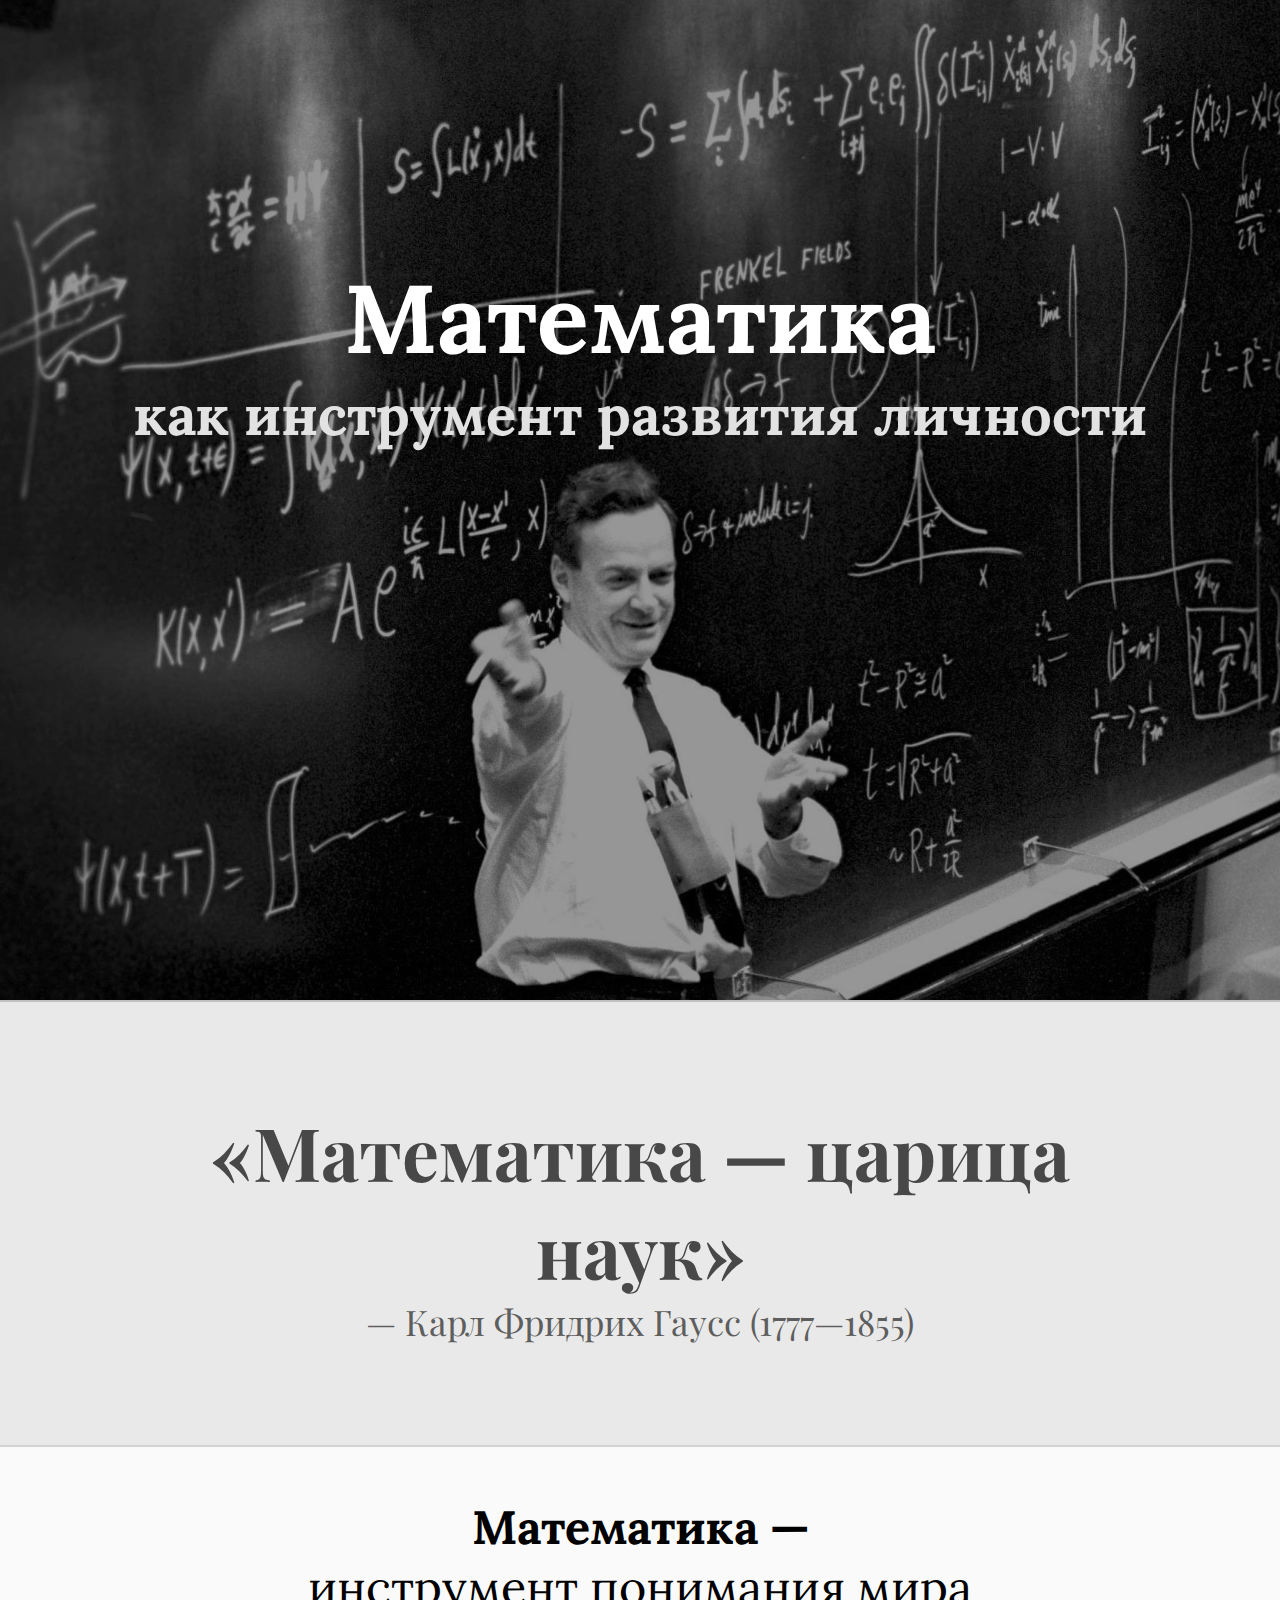
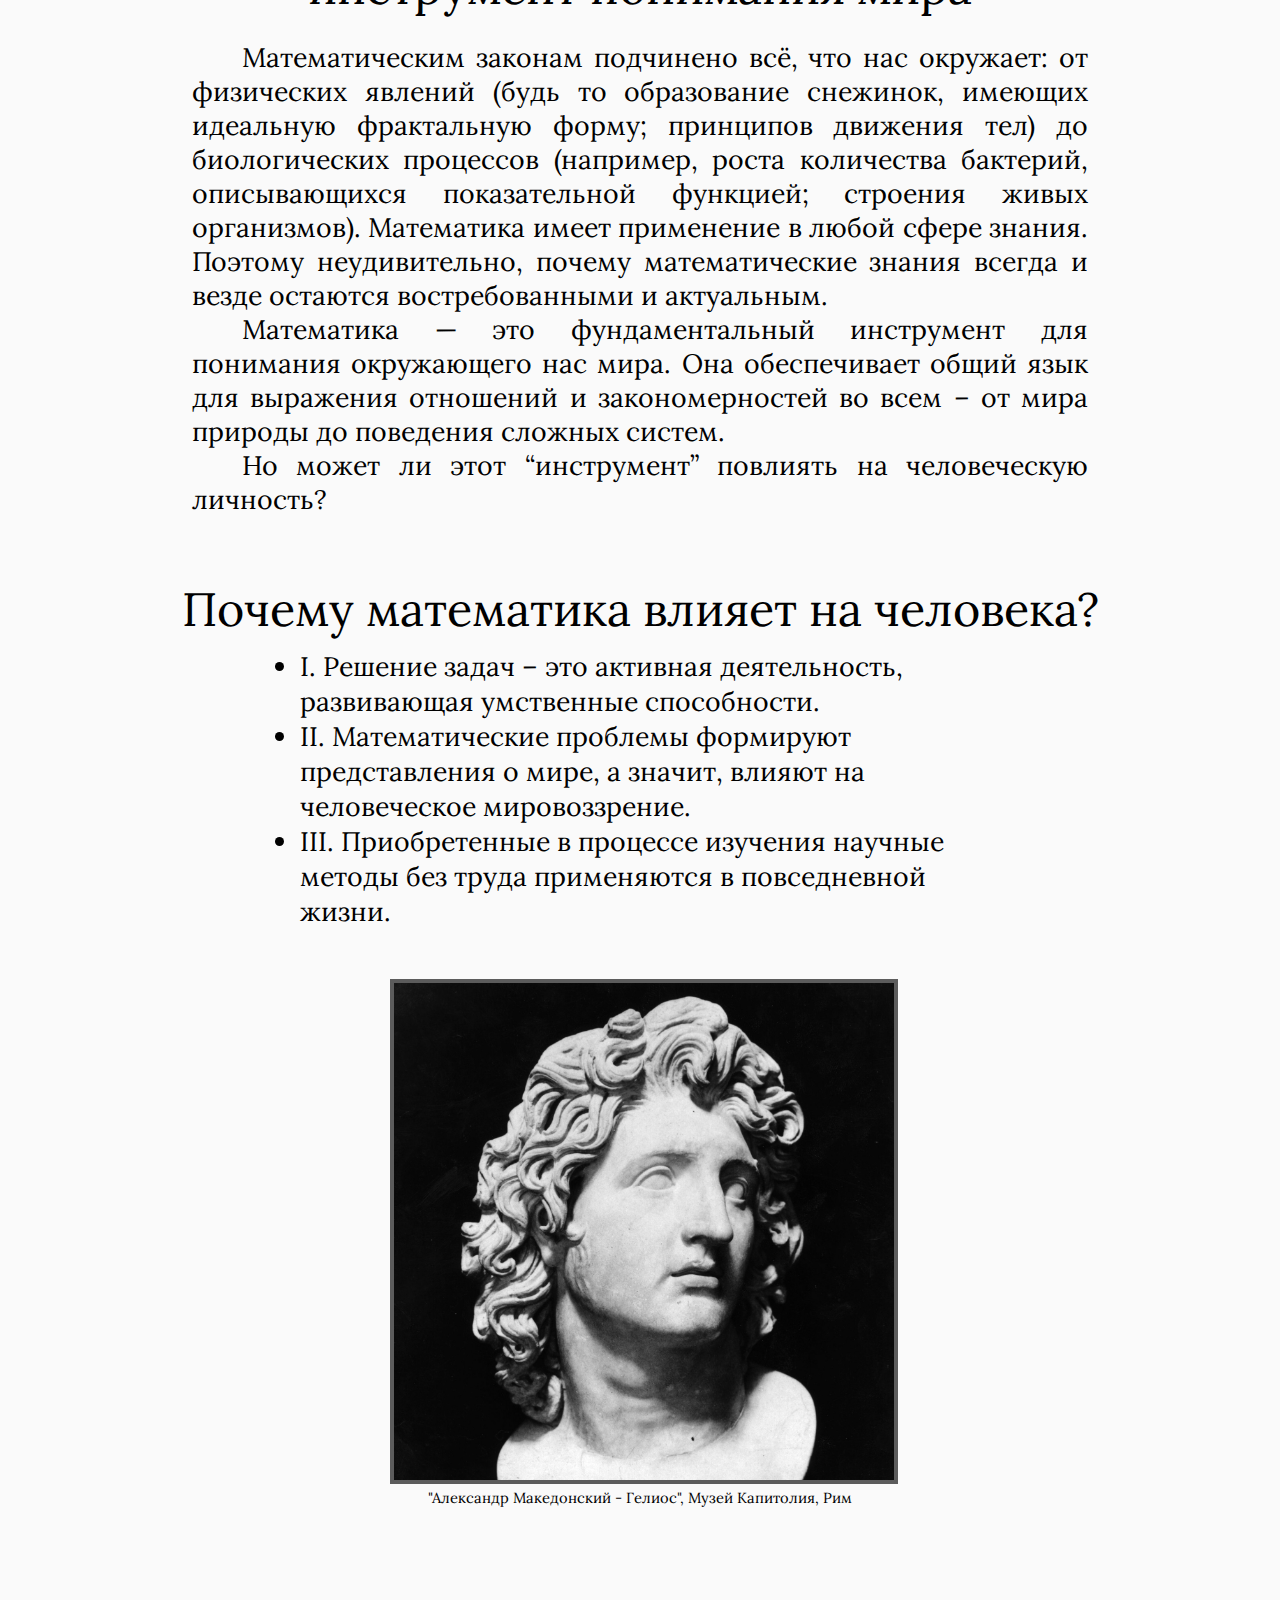
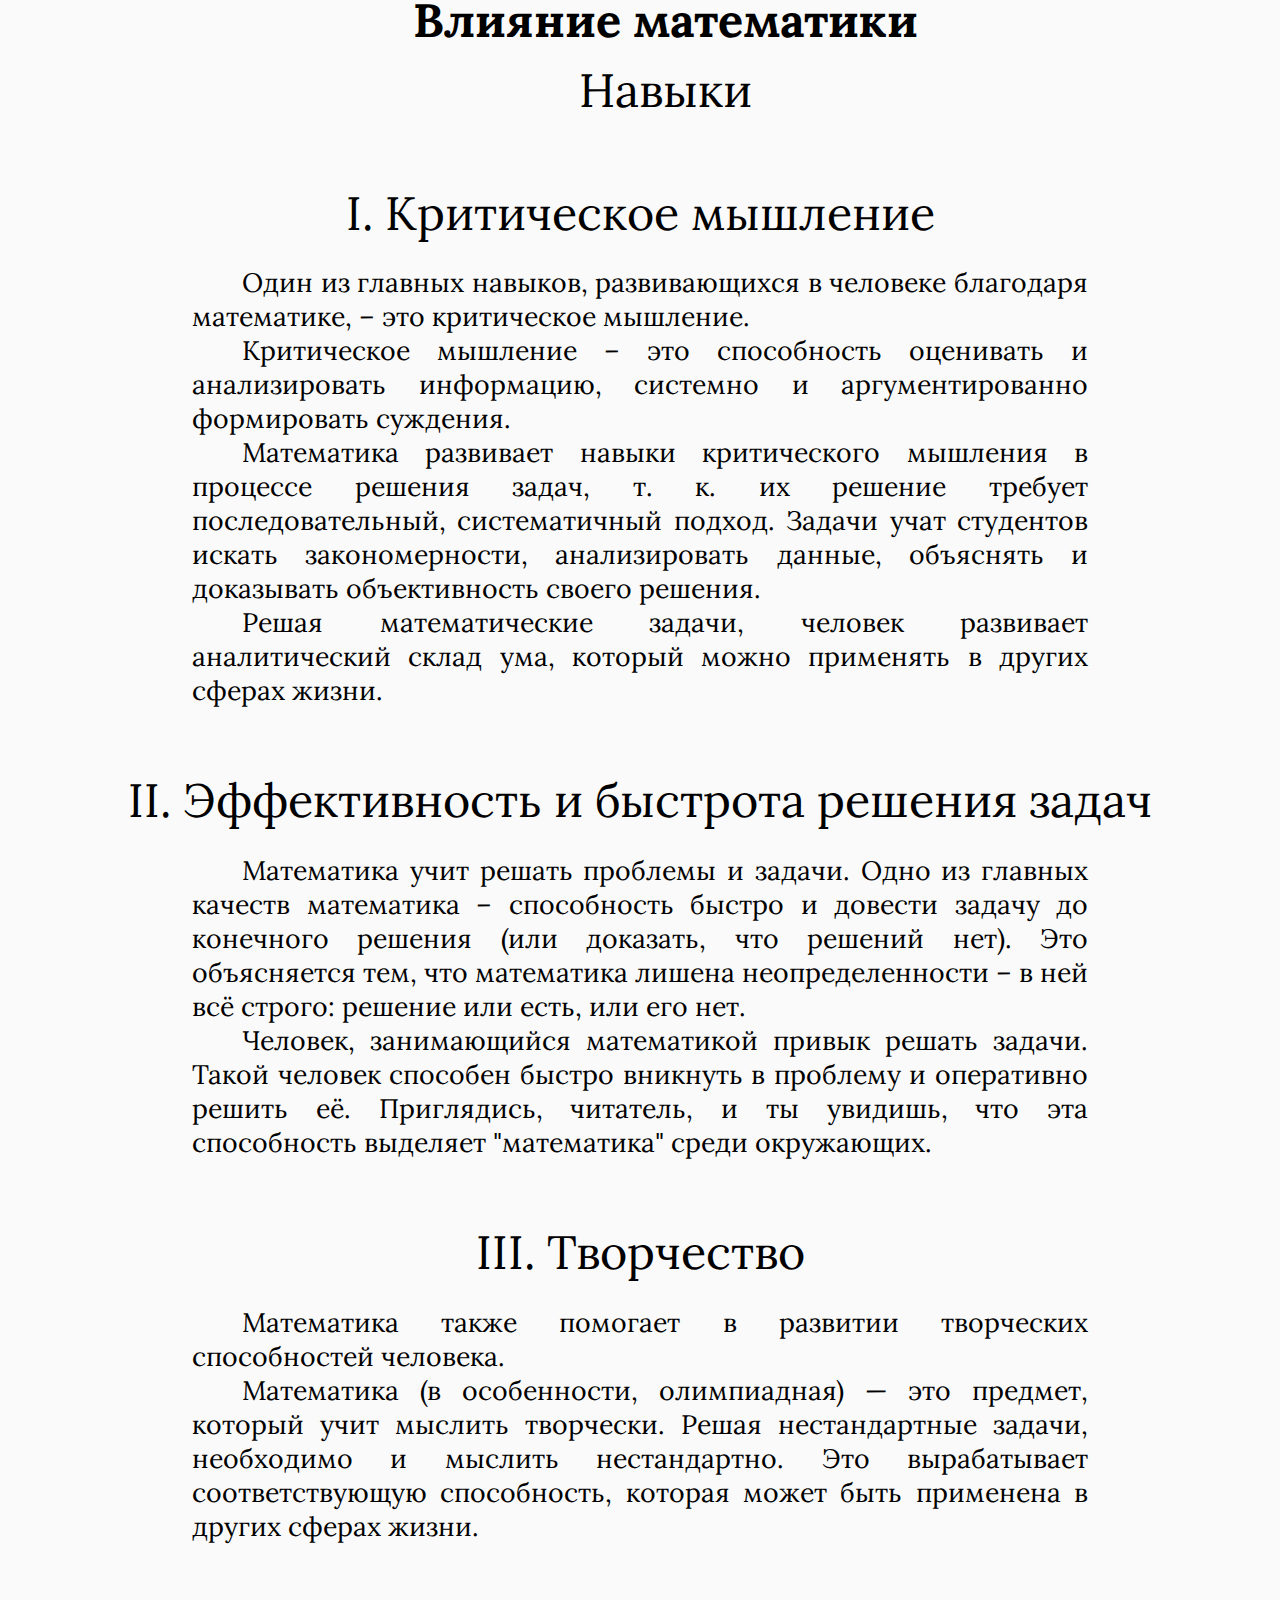
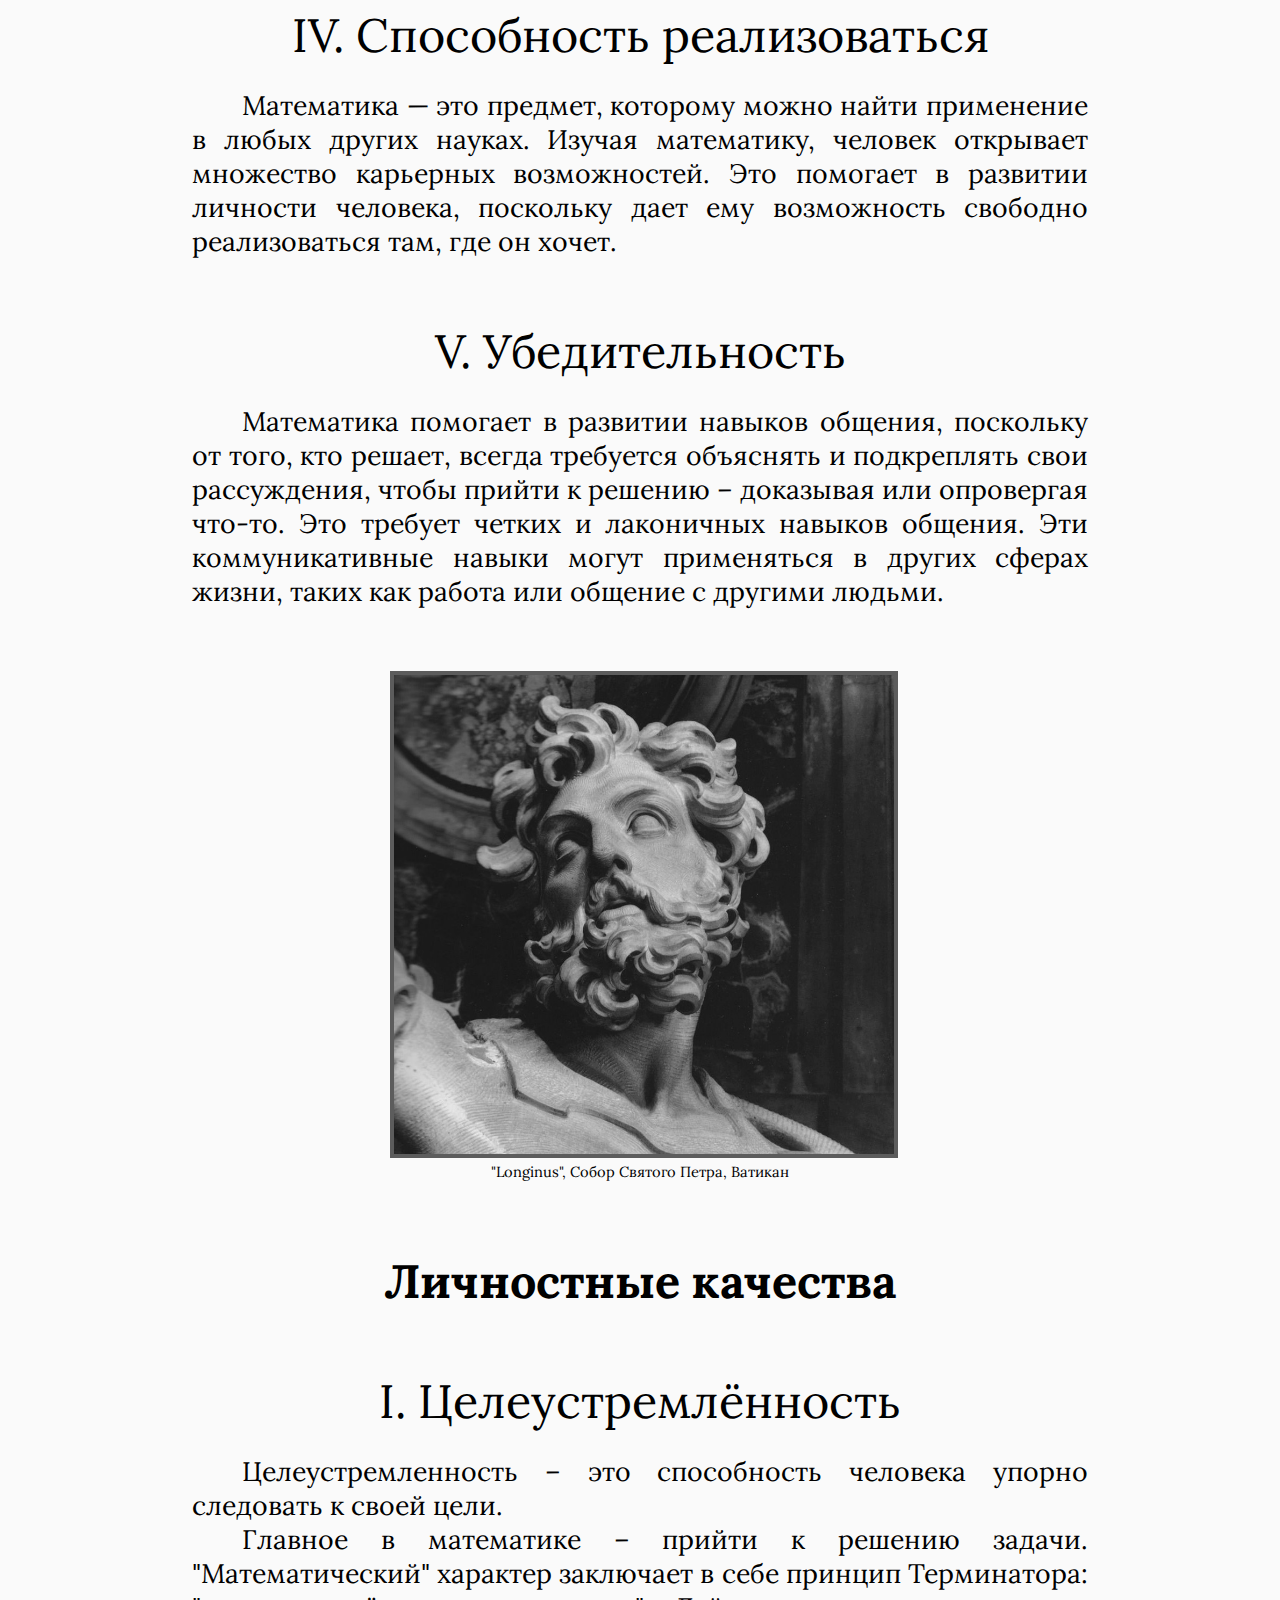
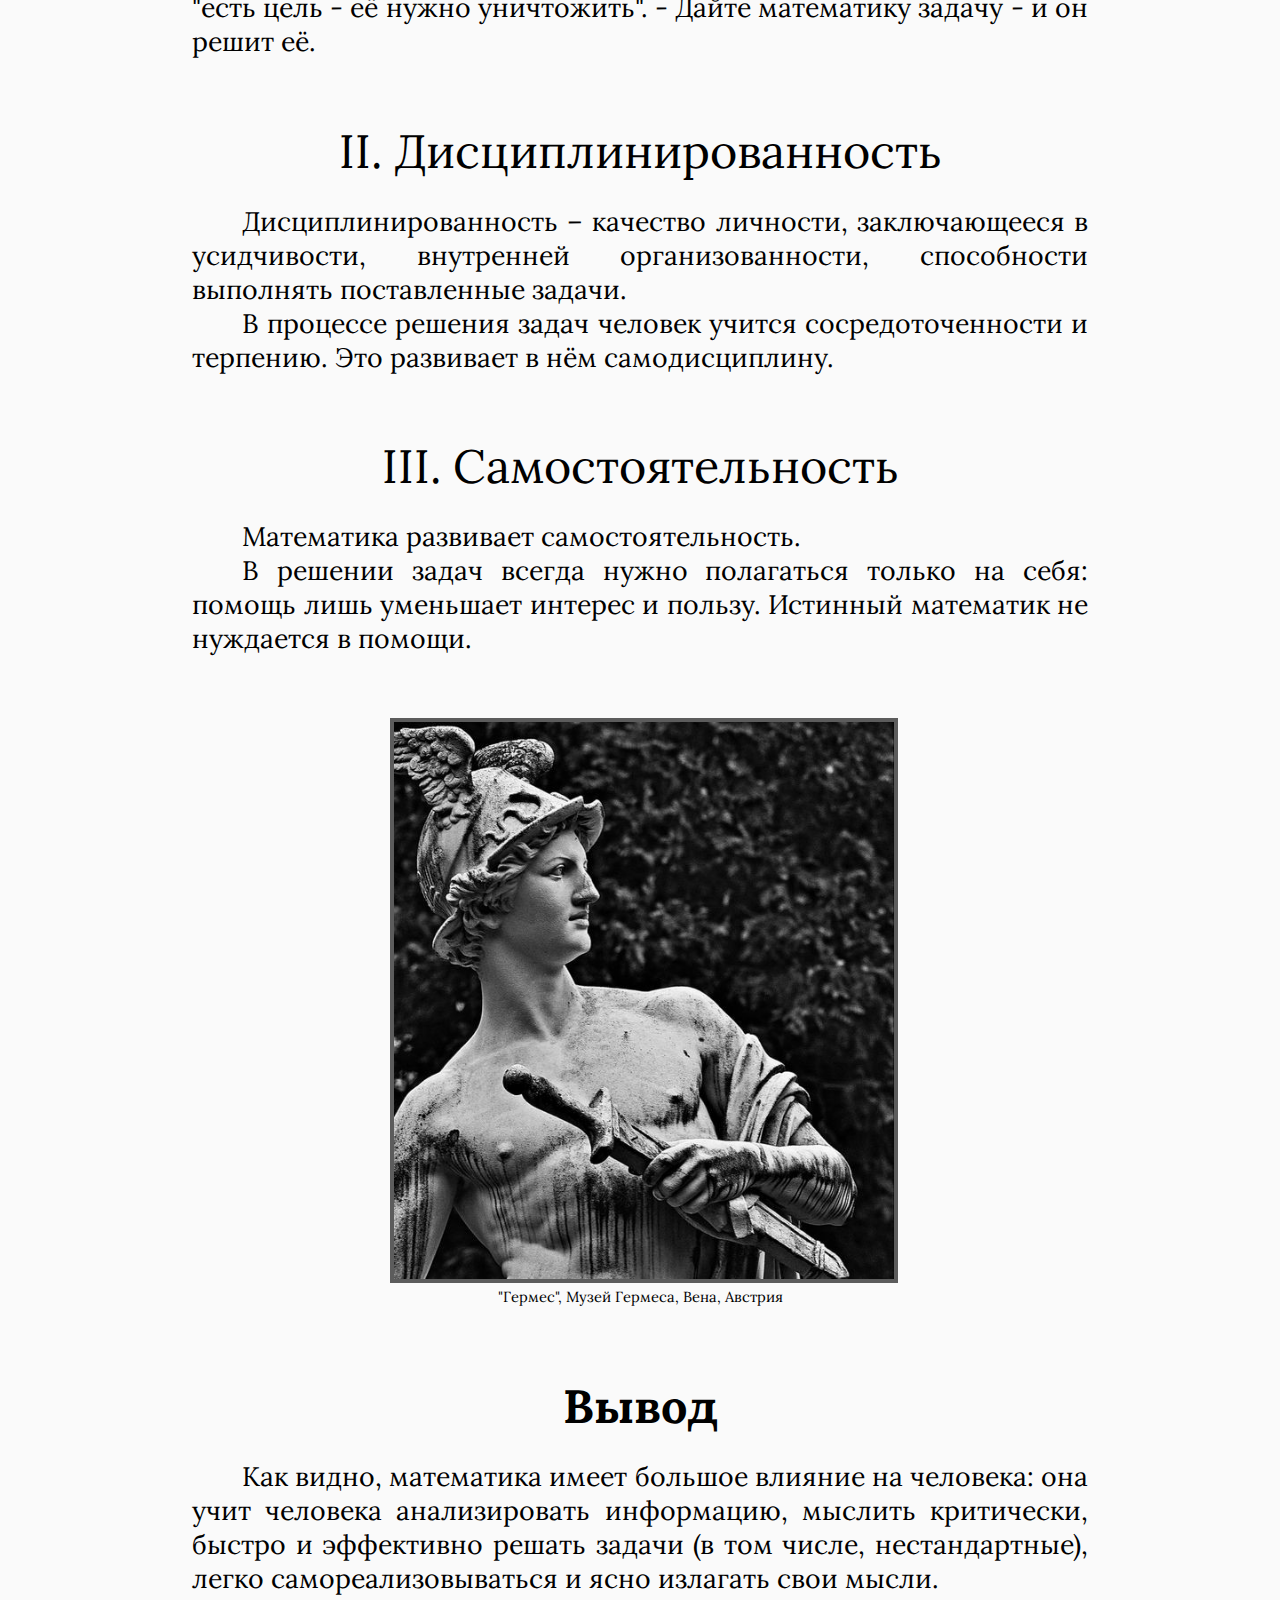
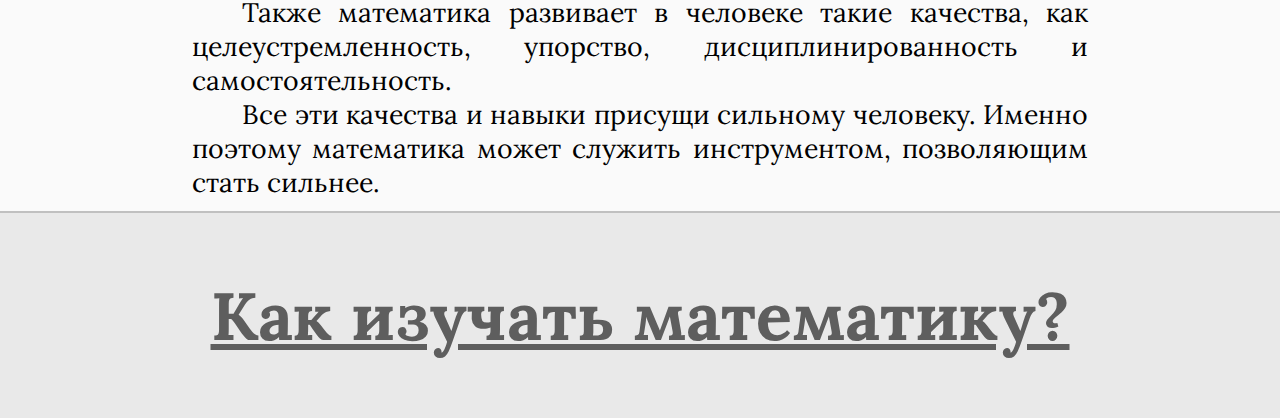
==== index.html @ 2e7f78e2 "Add files via upload" ====
<!DOCTYPE html>
<html lang="en">
<head>
    <meta charset="UTF-8">
    <meta http-equiv="X-UA-Compatible" content="IE=edge">
    <meta name="viewport" content="width=device-width, initial-scale=1.0">
    <title>Вступление</title>
    <link rel="stylesheet" href="css/main.css">
</head>
<body>

    <div id="top">
        <h1>Математика</h1>
        <h3>как инструмент развития личности</h3>
    </div>
    
    <div id="main">
        <div class="intro">
            <h2>«Математика — царица наук»</h2>
            <span class="span">— Карл Фридрих Гаусс (1777—1855)</span>
        </div>

        <div class="topic">
            <span id="topic1">Математика —</span>
            <p> инструмент понимания мира </p>
            </div>

        <div class="text">
            <p>Математическим законам подчинено всё, что нас окружает: от физических явлений (будь то образование снежинок, имеющих идеальную фрактальную форму; принципов движения тел) до биологических процессов (например, роста количества бактерий, описывающихся показательной функцией; строения живых организмов). Математика имеет применение в любой сфере знания. Поэтому неудивительно, почему математические знания всегда и везде остаются востребованными и актуальным.</p>
            <p>Математика — это фундаментальный инструмент для понимания окружающего нас мира. Она обеспечивает общий язык для выражения отношений и закономерностей во всем – от мира природы до поведения сложных систем.</p>
            <p>Но может ли этот “инструмент” повлиять на человеческую личность?</p>
        </div>

        <div>

            <div class="topic">
                Почему математика влияет на человека?
            </div>

            <div id="lists">
                <ul>
                    <li>I. Решение задач – это активная деятельность, развивающая умственные способности.</li>
                    <li>II. Математические проблемы формируют представления о мире, а значит, влияют на человеческое мировоззрение.</li>
                    <li>III. Приобретенные в процессе изучения научные методы без труда применяются в повседневной жизни.</li>
                </ul>
            </div>  

        </div>

        <div class="block">
            <div class="box">
                <img src="img/alex.jpg" alt="">
                <span class="img_text">"Александр Македонский - Гелиос", Музей Капитолия, Рим</span>
            </div>
        </div>

        <div class="text">
            
            <p id="topic_one">Влияние математики </p>

            <p id="topic_two">Навыки</p>

        </div>

        <div>

            <p class="topic">I. Критическое мышление</p>
            <div class="text">
                <p>Один из главных навыков, развивающихся в человеке благодаря математике, – это критическое мышление. </p>
                <p>Критическое мышление – это способность оценивать и анализировать информацию, системно и аргументированно формировать суждения.</p>
                <p>Математика развивает навыки критического мышления в процессе решения задач, т. к. их решение требует последовательный, систематичный подход. Задачи учат студентов искать закономерности, анализировать данные, объяснять и доказывать объективность своего решения. </p>
                <p>Решая математические задачи, человек развивает аналитический склад ума, который можно применять в других сферах жизни.</p>
            </div>
            
            <p class="topic">II. Эффективность и быстрота решения задач</p>
            <div class="text">
                <p>Математика учит решать проблемы и задачи. Одно из главных качеств математика – способность быстро и довести задачу до конечного решения (или доказать, что решений нет). Это объясняется тем, что математика лишена неопределенности – в ней всё строго: решение или есть, или его нет. </p>
                <p>Человек, занимающийся математикой привык решать задачи. Такой человек способен быстро вникнуть в проблему и оперативно решить её. Приглядись, читатель, и ты увидишь, что эта способность выделяет "математика" среди окружающих.</p>
            </div>
            
            <p class="topic">III. Творчество</p>
            <div class="text">
                <p>Математика также помогает в развитии творческих способностей человека.</p>
                <p>Математика (в особенности, олимпиадная) — это предмет, который учит мыслить творчески. Решая нестандартные задачи, необходимо и мыслить нестандартно. Это вырабатывает соответствующую способность, которая может быть применена в других сферах жизни.</p>
            </div>

            <p class="topic">IV. Способность реализоваться</p>
            <div class="text">Математика — это предмет, которому можно найти применение в любых других науках. Изучая математику, человек открывает множество карьерных возможностей. Это помогает в развитии личности человека, поскольку дает ему возможность свободно реализоваться там, где он хочет.</div>
        
            <p class="topic">V. Убедительность</p>
            <div class="text">Математика помогает в развитии навыков общения, поскольку от того, кто решает, всегда требуется объяснять и подкреплять свои рассуждения, чтобы прийти к решению – доказывая или опровергая что-то. Это требует четких и лаконичных навыков общения. Эти коммуникативные навыки могут применяться в других сферах жизни, таких как работа или общение с другими людьми.</div>

            <div class="block">
                <div class="box">
                    <img src="img/down.jpg" alt="">
                    <span class="img_text">"Longinus", Собор Святого Петра, Ватикан</span>
                </div>
            </div>

            <p id="bold2">Личностные качества</p>

            <p class="topic">I. Целеустремлённость </p>
            <div class="text">
                <p>Целеустремленность – это способность человека упорно следовать к своей цели.</p>
                <p>Главное в математике – прийти к решению задачи. "Математический" характер заключает в себе принцип Терминатора: "есть цель - её нужно уничтожить". - Дайте математику задачу - и он решит её.</p>
            </div>
            
            <p class="topic">II. Дисциплинированность</p>
            <div class="text">
                <p>Дисциплинированность – качество личности, заключающееся в усидчивости, внутренней организованности, способности выполнять поставленные задачи.</p>
                <p>В процессе решения задач человек учится сосредоточенности и терпению. Это развивает в нём самодисциплину.</p>
            </div>

            <p class="topic">III. Самостоятельность</p>
            <div class="text">
                <p>Математика развивает самостоятельность.  </p>
                <p>В решении задач всегда нужно полагаться только на себя: помощь лишь уменьшает интерес и пользу. Истинный математик не нуждается в помощи.</p>
            </div>

            <div class="block">
                <div class="box">
                    <img src="img/sword.jpg" alt="">
                    <span class="img_text">"Гермес", Музей Гермеса, Вена, Австрия </span>
                </div>
            </div>

            <p class="topic" id="bold2">Вывод</p>
            <div class="text">
                <p>Как видно, математика имеет большое влияние на человека: она учит человека анализировать информацию, мыслить критически, быстро и эффективно решать задачи (в том числе, нестандартные), легко самореализовываться и ясно излагать свои мысли. </p>
                <p>Также математика развивает в человеке такие качества, как целеустремленность, упорство, дисциплинированность и самостоятельность.</p>
                <p>Все эти качества и навыки присущи сильному человеку. Именно поэтому математика может служить инструментом, позволяющим стать сильнее. </p>
            </div>

        </div>

            <footer>
                <div id="link">
                    <a href="html/index.html">Как изучать математику?</a>
                </div>
            </footer>

    </div>
  


</body>
</html>
---- css/main.css ----
@import url('https://fonts.googleapis.com/css2?family=Playfair+Display&display=swap');
@import url('https://fonts.googleapis.com/css2?family=Lora&family=Playfair+Display&display=swap');
@import url('https://fonts.googleapis.com/css2?family=Source+Sans+Pro:wght@300&display=swap');


* {
    margin: 0;
    padding: 0;
    outline: none;
}

body, html {
    width: 100%;
    height: 100%;
}

body {
    background-color: #fafafa;
    font-family: Trebuchet MS, Helvetica;
}

#top {
    width: 100%;
    height: 1000px;
    background-image: url(back.jpg);
    background-blend-mode: multiply;
    background-color: #969696;
    background-size: cover;
    text-align: center;
    color: #fff;
    font-size: 3em;
    font-family: 'Lora';
}

#top h1 {
    padding-top: 20%;
}

#top h3 {
    color: #e2e2e2;
}

.topic {
    text-align: center;
    font-size: 35pt;
    font-style: oblique 10deg;
    padding: 50px 0 10px 0;
}

.topic #topic1 {
    font-weight: 900;
    padding: 0;
}

#main .intro {
    background-color: #e9e9e9;
    border-top: 2px solid silver;
    border-bottom: 2px solid rgb(212, 212, 212);
    color: #484848;
    font-size: 2em;
    padding: 100px;
    text-align: center;
    font-family: 'Playfair Display';

}

#main {
    font-family: 'Lora';
}

#main h2 {font-size: 2.3em}

#main .span {
    font-size: 1.1em;
    color: #5e5e5e;
    
}

#lists {
    text-indent: 0;
    padding: 0 300px 0 300px;
    line-height: 35px;
    font-size: 20pt;
    /* text-indent: 50px; */
}

.text {
    text-align: justify;
    font-size: 20pt;
    padding: 1% 15% 1% 15%;
    text-indent: 50px;
}

#topic_one {
    font-weight: 900;
    font-style: oblique 5deg;
    text-align: center;
    font-size: 35pt;
    padding: 50px 0 0 0;
}

#topic_two {
    font-style: oblique 10deg;
    text-align: center;
    font-size: 35pt;
    padding: 10px 0 0 0;
}

#bold2 {
    font-weight: 900;
    font-style: oblique 5deg;
    text-align: center;
    font-size: 35pt;
    font-style: oblique 10deg;
    padding: 50px 0 10px 0;
}

#link {
    color: #000000;
    text-align: center;
    font-size: 50pt;
    font-style: oblique 10deg;
    font-weight: bold;
    padding: 60px 0 60px 0;
    background-color: #e9e9e9;
    border-top: 2px solid silver;
}

#link > a:visited {
    color: #000000;
}

#link > a:hover {
    color: #343434;
}

#link > a {
    color:#5e5e5e
}

.box {
    width: 500px;
    margin: 0 auto;
    padding: 50px 0 20px 0;

}

img {
    width: 100%;
    height: 100%;
    object-fit: cover;
    border: 4px solid #5c5c5c ;
}

.img_text {
    display: flex;
    justify-content: center;
    font-size: 11pt;
}
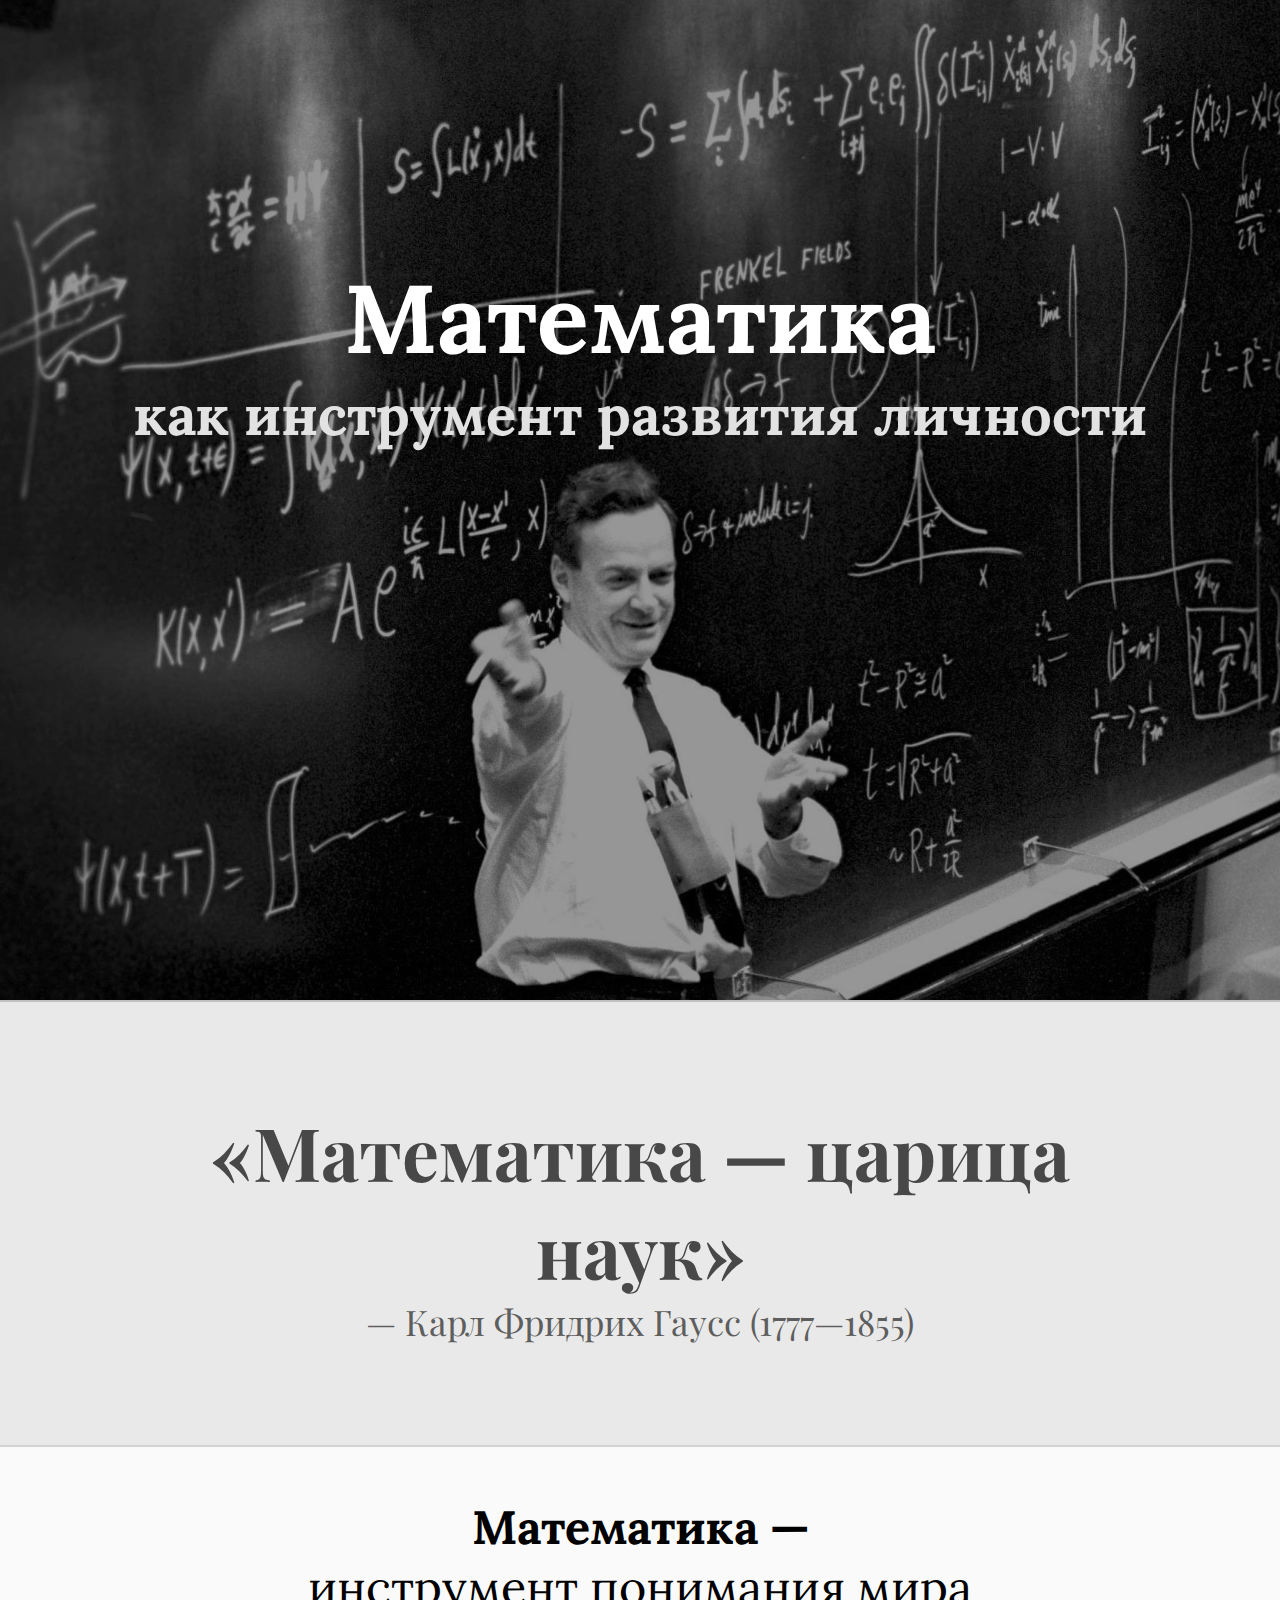
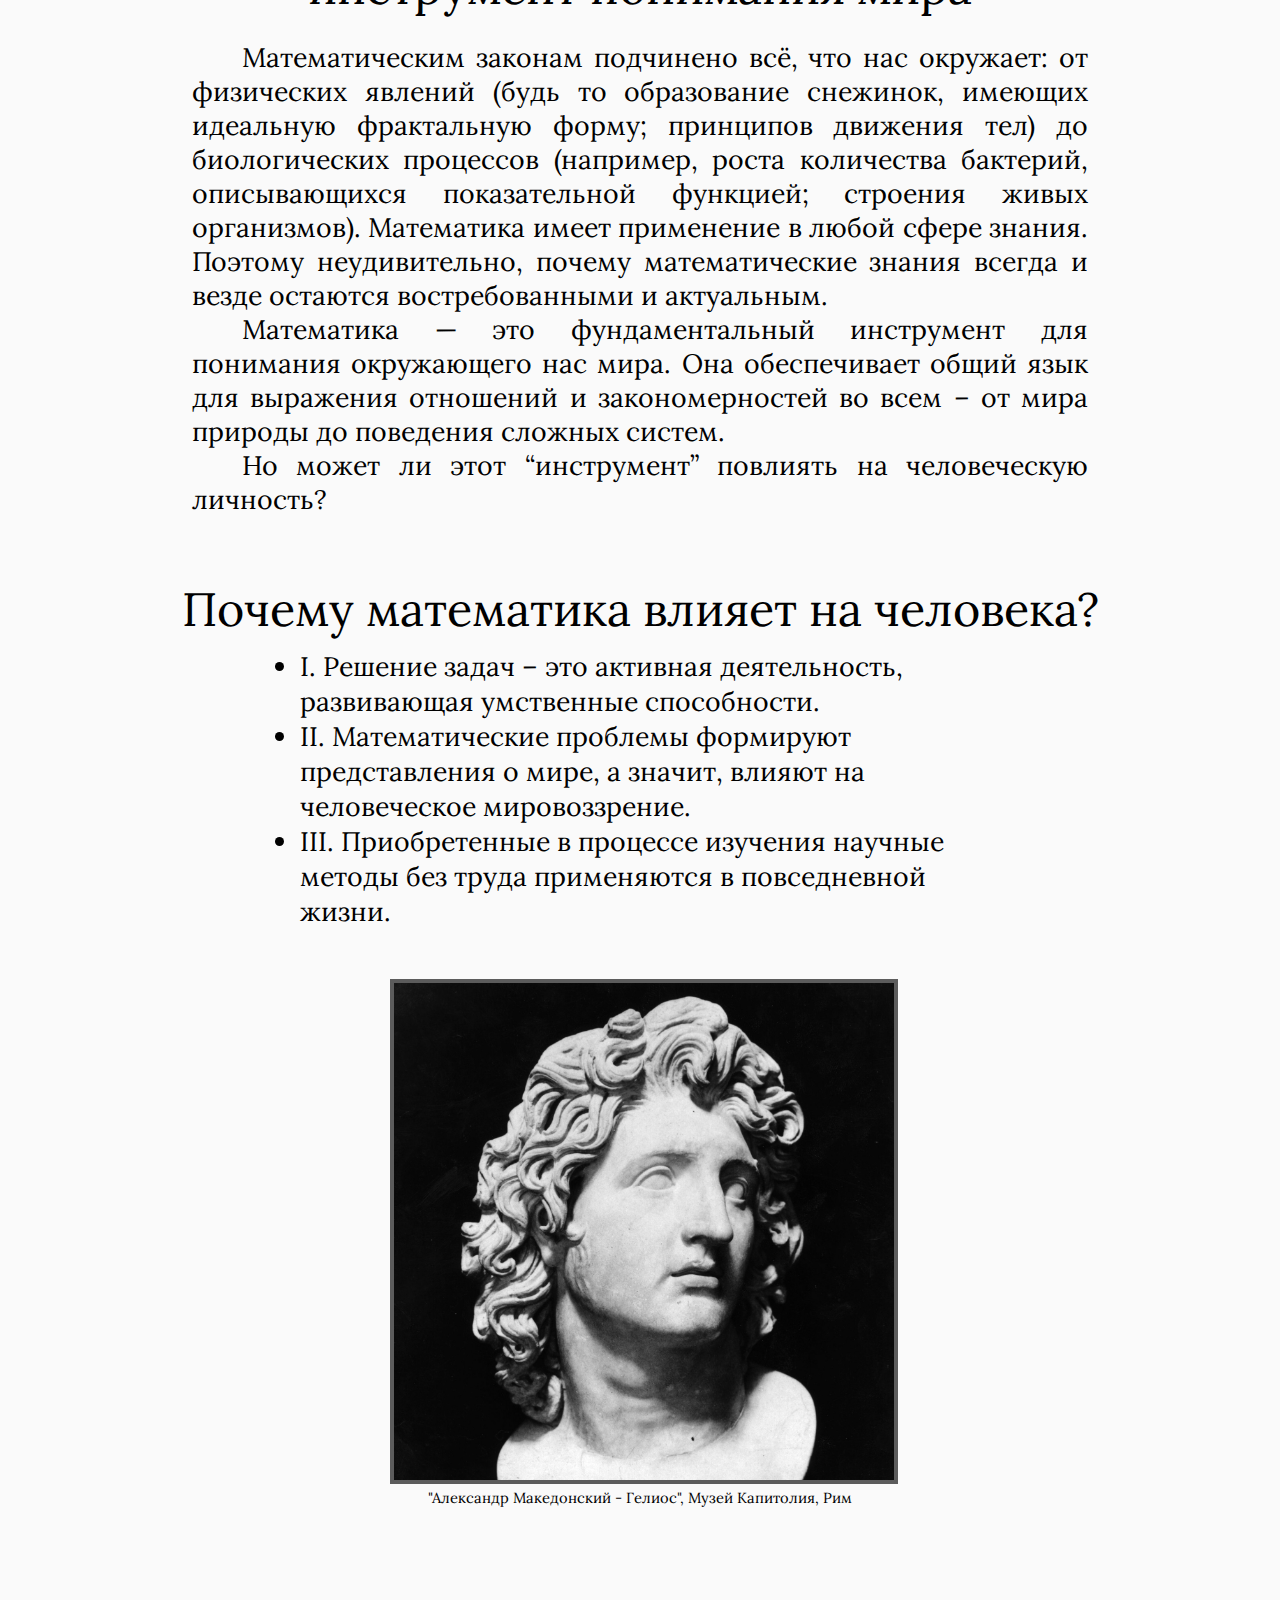
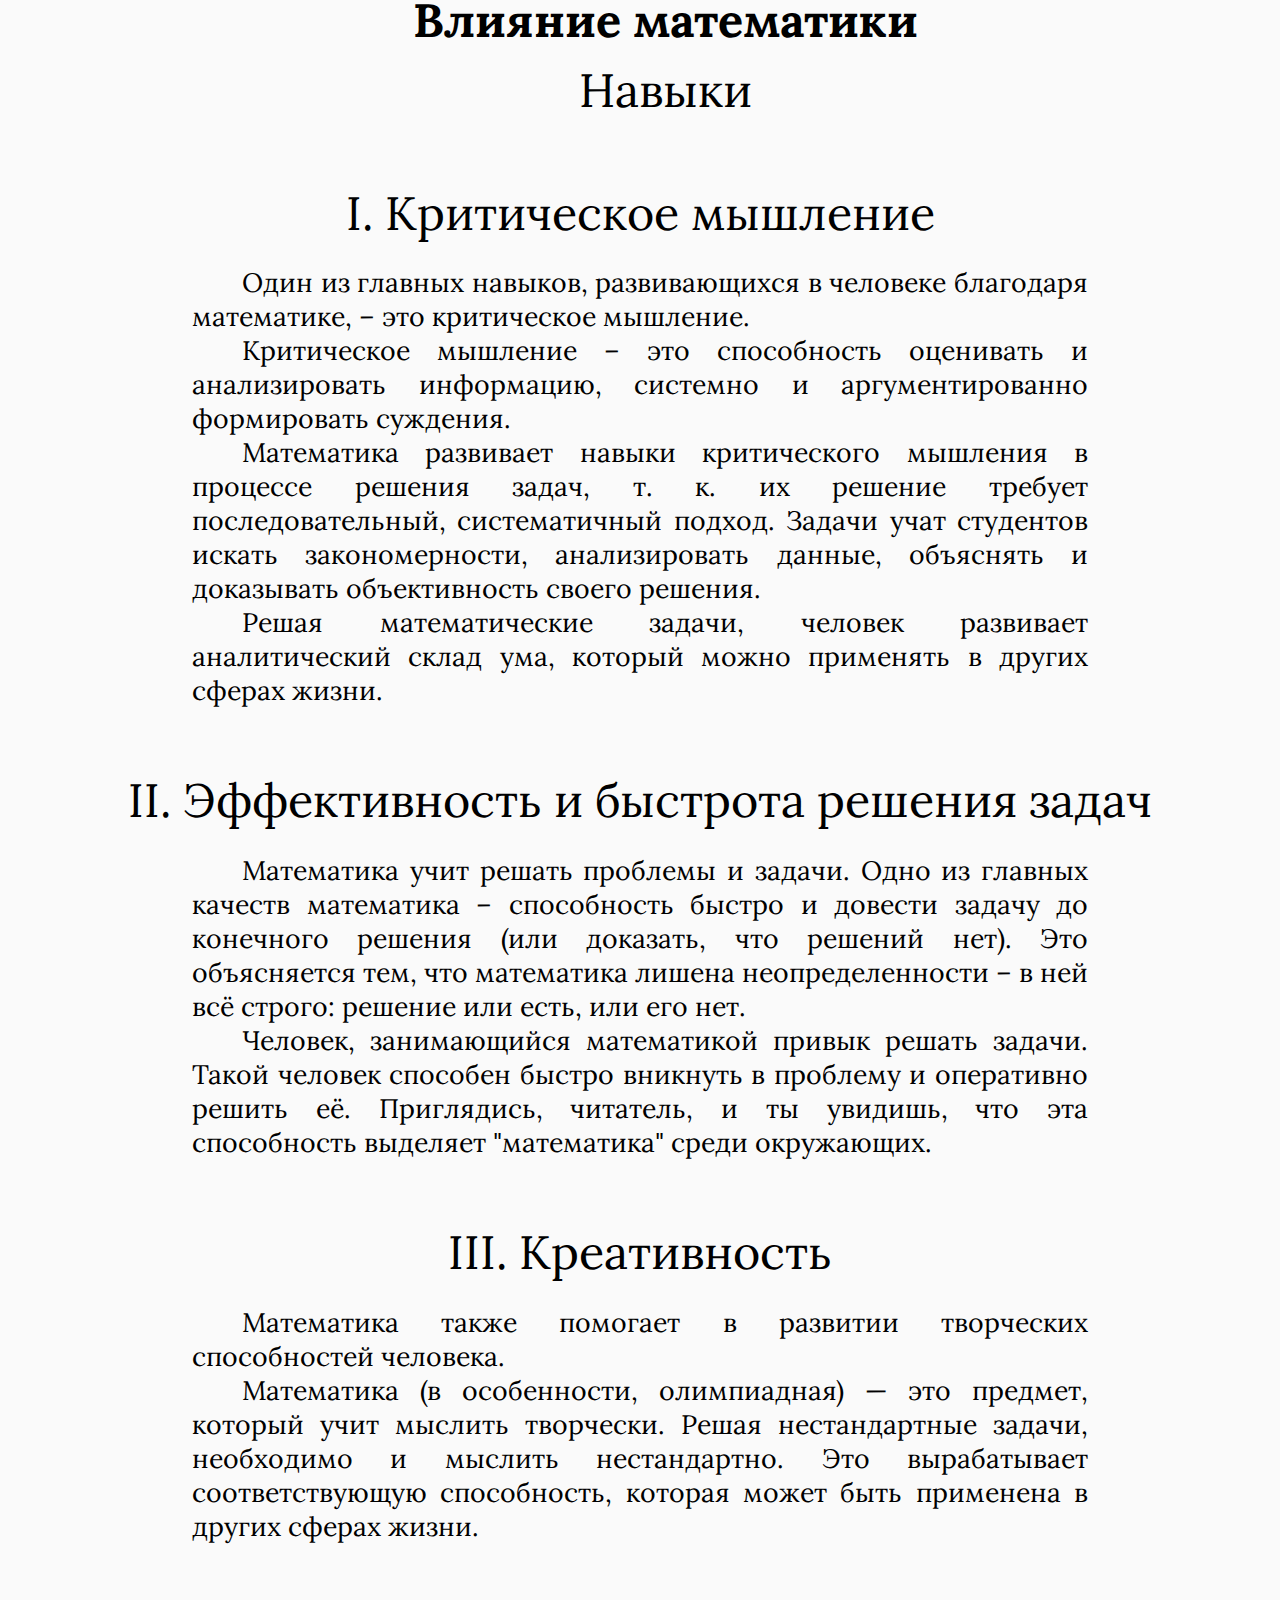
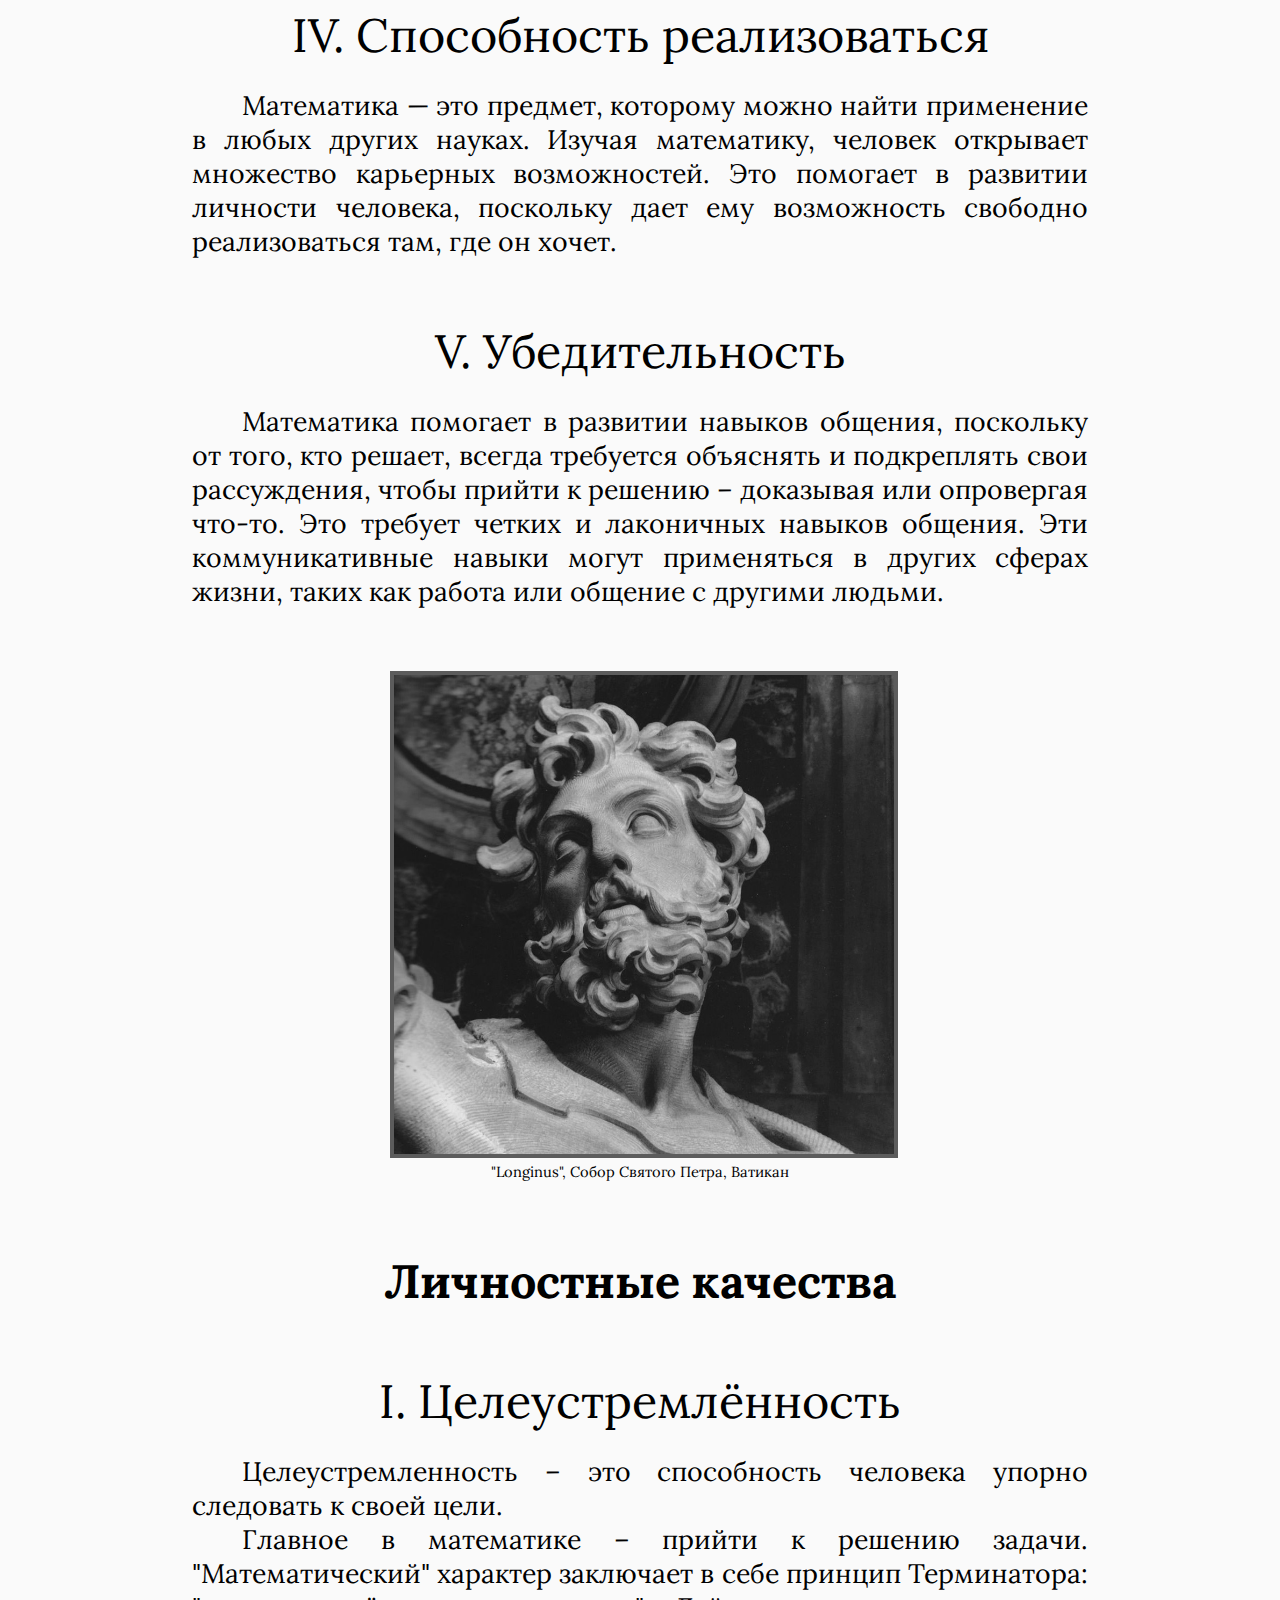
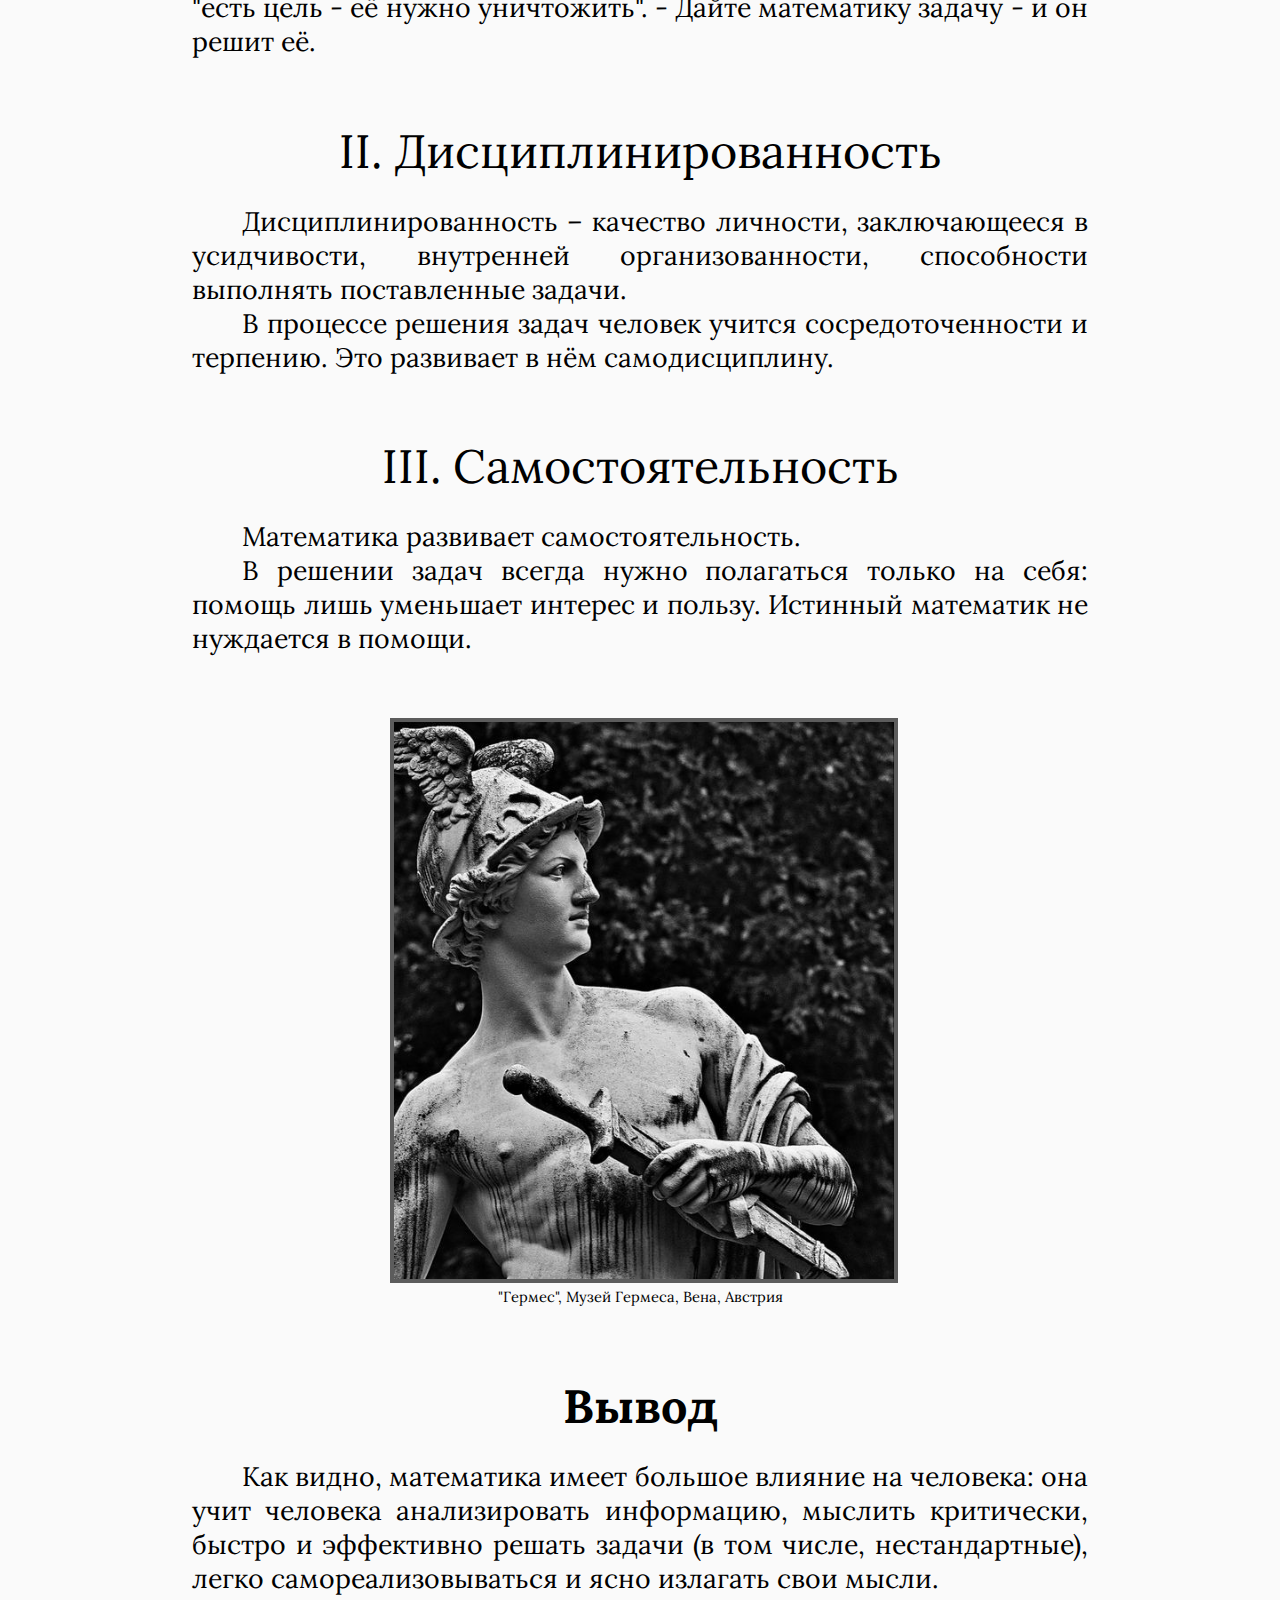
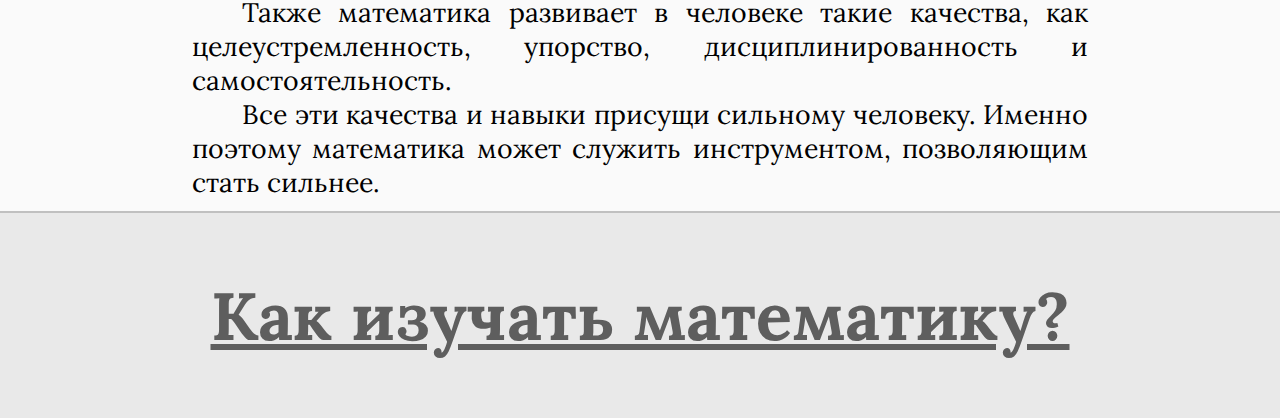
==== commit 8cab27c9: "Update index.html" ====
--- a/index.html
+++ b/index.html
@@ -78,7 +78,7 @@
                 <p>Человек, занимающийся математикой привык решать задачи. Такой человек способен быстро вникнуть в проблему и оперативно решить её. Приглядись, читатель, и ты увидишь, что эта способность выделяет "математика" среди окружающих.</p>
             </div>
             
-            <p class="topic">III. Творчество</p>
+            <p class="topic">III. Креативность</p>
             <div class="text">
                 <p>Математика также помогает в развитии творческих способностей человека.</p>
                 <p>Математика (в особенности, олимпиадная) — это предмет, который учит мыслить творчески. Решая нестандартные задачи, необходимо и мыслить нестандартно. Это вырабатывает соответствующую способность, которая может быть применена в других сферах жизни.</p>
@@ -144,4 +144,4 @@
 
 
 </body>
-</html>+</html>
